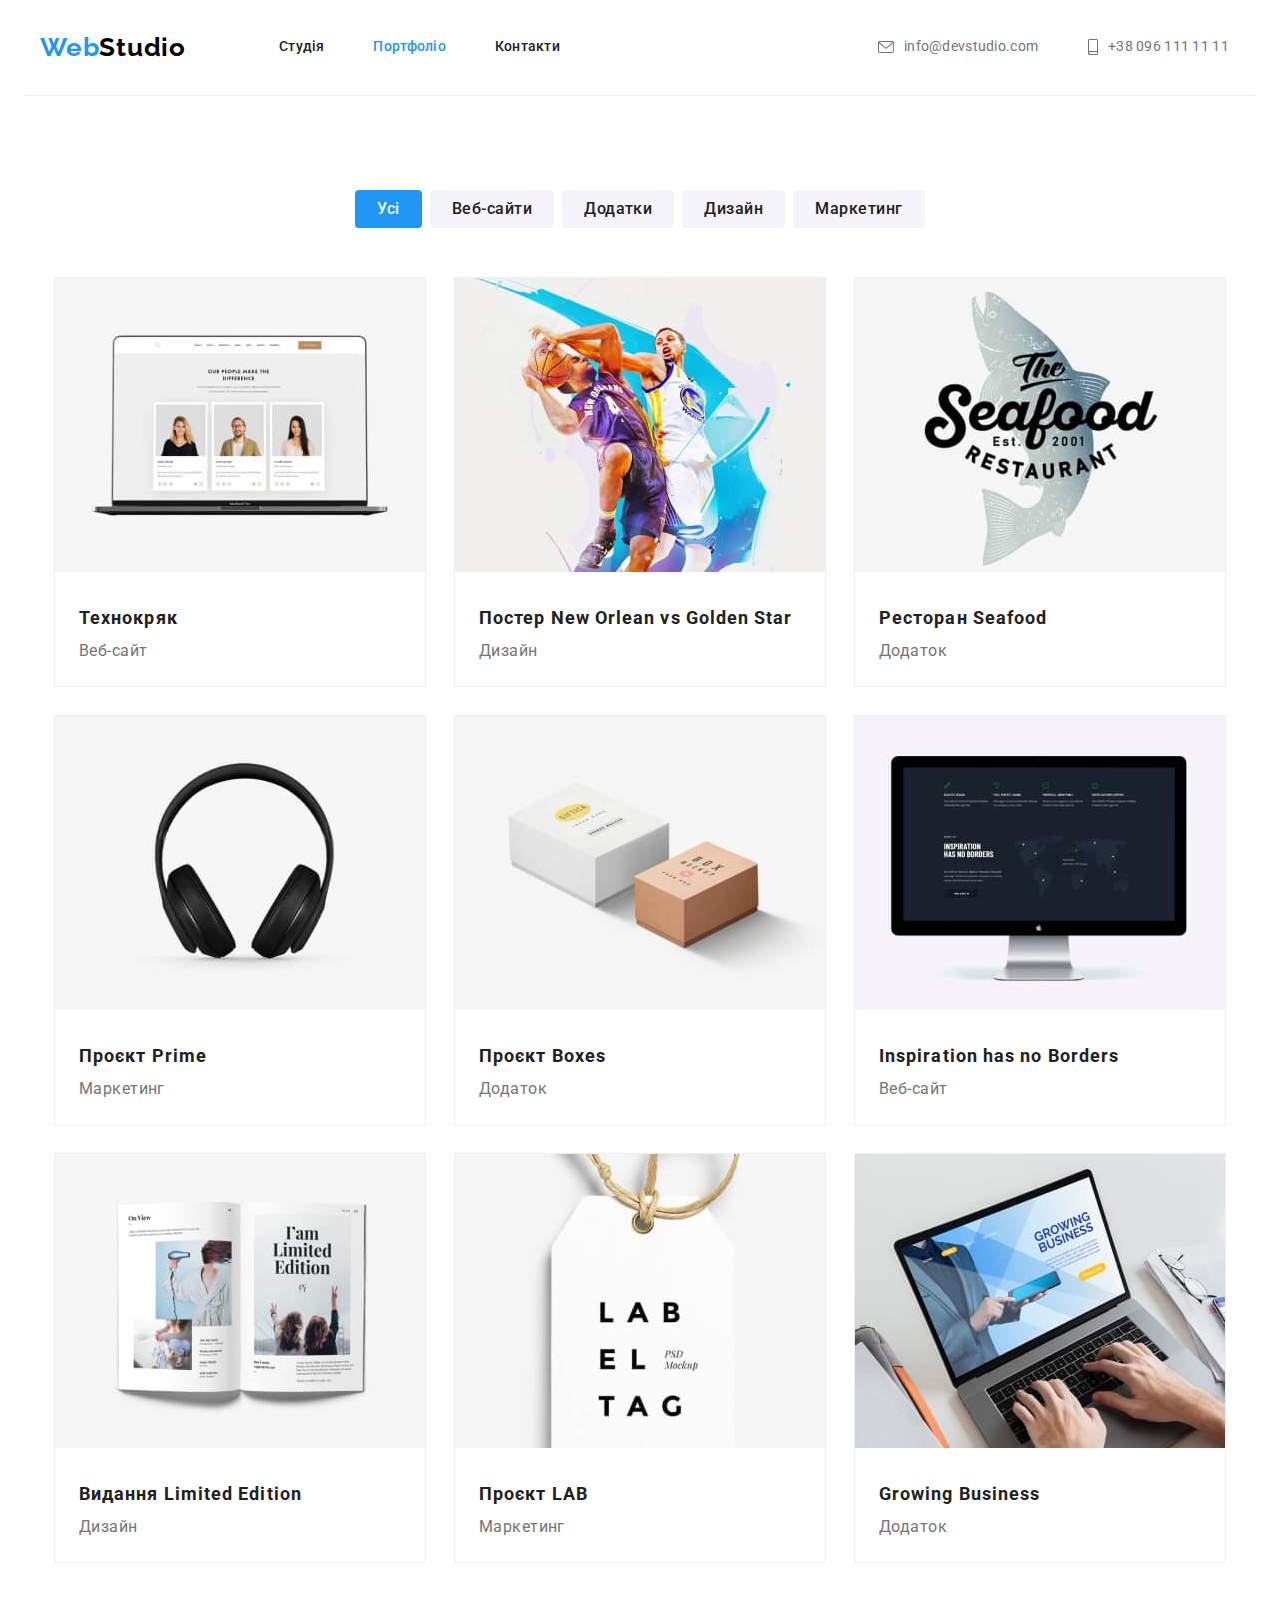
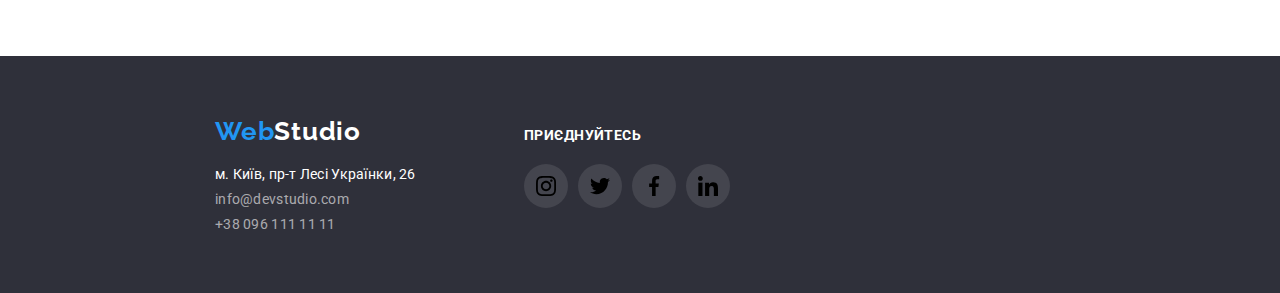
==== portfolio.html @ 04795119 "Додає векторні зображення" ====
<!DOCTYPE html>
<html lang="uk">
<head>
    <meta charset="UTF-8"/>
    <meta http-equiv="X-UA-Compatible" content="IE=edge"/>
    <meta name="viewport" content="width=device-width, initial-scale=1.0"/>
    <title>Web Studio</title>
    <link href="https://fonts.googleapis.com/css2?family=Raleway:wght@700&family=Roboto:wght@400;500;700;900&display=swap" rel="stylesheet">
    <link rel="stylesheet" href="https://cdnjs.cloudflare.com/ajax/libs/modern-normalize/1.1.0/modern-normalize.min.css" integrity="sha512-wpPYUAdjBVSE4KJnH1VR1HeZfpl1ub8YT/NKx4PuQ5NmX2tKuGu6U/JRp5y+Y8XG2tV+wKQpNHVUX03MfMFn9Q==" crossorigin="anonymous" referrerpolicy="no-referrer" />
    <link rel="stylesheet" href="./css/styles.css"/>
</head>
<body class="page">
    <div class="container-header">
        <header class="links header">
            <nav class="main-nav">
                <a href="./index.html" class="logo link"><span>Web</span>Studio</a>
                <ul class="list nav header">
                    <li><a href="./index.html" class="list-nav link">Студія</a></li>
                    <li><a href="./portfolio.html" class="list-nav link current">Портфоліо</a></li>
                    <li><a href="" class="list-nav link">Контакти</a></li>
                </ul>
            </nav>
            <ul class="list contacts">
                <li class="holder-contacts">
                    <svg class="icon-mail" width="16" height="12">
                        <use href="./images/symbol-defs.svg#icon-envelope-hover"></use>
                    </svg>
                    <a href="mailto:info@devstudio.com" class="contacts link header">info@devstudio.com</a>
                </li>
                <li class="holder-contacts-phone">
                    <svg class="icon-phone" width="10" height="16">
                        <use href="./images/symbol-defs.svg#icon-smartphone"></use>
                    </svg>
                    <a href="tel:+380961111111" class="contacts link header">+38 096 111 11 11</a>
                </li>
            </ul>
        </header>
    </div>
    <main>
        <div class="container-examples">
            <section class="section examples-items">
                <h1 class="visually-hidden">Examples</h1>
                <ul class="list examples buttons">
                    <li class="button-shadow"><button type="button" class="button primary">Усі</button></li>
                    <li><button type="button" class="button">Веб-сайти</button></li>
                    <li><button type="button" class="button">Додатки</button></li>
                    <li><button type="button" class="button">Дизайн</button></li>
                    <li><button type="button" class="button">Маркетинг</button></li>
                </ul>
                <div>
                    <ul class="list examples images">
                        <li class="cards-examples">
                            <a href="" class="link">
                                <img src="./images/project-1.jpg" alt="Зображення веб-сайту сторінки" width="370"/>
                                <div class="portfolio-holder">
                                    <h2 class="title-portfolio">Технокряк</h2>
                                    <p class="portfolio-description">Веб-сайт</p>
                                </div>
                            </a>
                        </li>
                        <li class="cards-examples">
                            <a href="" class="link">
                                <img src="./images/project-2.jpg" alt="Постер з баскетболістами" width="370"/>
                                <div class="portfolio-holder">
                                    <h2 class="title-portfolio">Постер New Orlean vs Golden Star</h2>
                                    <p class="portfolio-description">Дизайн</p>
                                </div>
                            </a>
                        </li>
                        <li class="cards-examples">
                            <a href="" class="link">
                                <img src="./images/project-3.jpg" alt="Лого ресторану" width="370"/>
                                <div class="portfolio-holder">
                                    <h2 class="title-portfolio">Ресторан Seafood</h2>
                                    <p class="portfolio-description">Додаток</p>
                                </div>
                            </a>
                        </li>
                        <li class="cards-examples">
                            <a href="" class="link">
                                <img src="./images/project-4.jpg" alt="Навушники" width="370"/>
                                <div class="portfolio-holder">
                                    <h2 class="title-portfolio">Проєкт Prime</h2>
                                    <p class="portfolio-description">Маркетинг</p>
                                </div>
                            </a>
                        </li>
                        <li class="cards-examples">
                            <a href="" class="link">
                                <img src="./images/project-5.jpg" alt="Зображення коробок" width="370"/>
                                <div class="portfolio-holder">
                                    <h2 class="title-portfolio">Проєкт Boxes</h2>
                                    <p class="portfolio-description">Додаток</p>
                                </div>
                            </a>
                        </li>
                        <li class="cards-examples">
                            <a href="" class="link">
                                <img src="./images/project-6.jpg" alt="Монітор з зображенням сайту" width="370"/>
                                <div class="portfolio-holder">
                                    <h2 class="title-portfolio">Inspiration has no Borders</h2>
                                    <p class="portfolio-description">Веб-сайт</p>
                                </div>
                            </a>
                        </li>
                        <li class="cards-examples">
                            <a href="" class="link">
                                <img src="./images/project-7.jpg" alt="Книга видання" width="370"/>
                                <div class="portfolio-holder">
                                    <h2 class="title-portfolio">Видання Limited Edition</h2>
                                    <p class="portfolio-description">Дизайн</p>
                                </div>
                            </a>
                        </li>
                        <li class="cards-examples">
                            <a href="" class="link">
                                <img src="./images/project-8.jpg" alt="Етикетка з підписом" width="370"/>
                                <div class="portfolio-holder">
                                    <h2 class="title-portfolio">Проєкт LAB</h2>
                                    <p class="portfolio-description">Маркетинг</p>
                                </div>
                            </a>
                        </li>
                        <li class="cards-examples">
                            <a href="" class="link">
                                <img src="./images/project-9.jpg" alt="Ноутбук зі сторінкою додатку" width="370"/>
                                <div class="portfolio-holder">
                                    <h2 class="title-portfolio">Growing Business</h2>
                                    <p class="portfolio-description">Додаток</p>
                                </div>
                            </a>
                        </li>
                    </ul>
                </div>
            </section>
        </div>
    </main>
    <footer class="links footer">
        <div class="container-footer">
            <div class="footer-address">
                <a href="./index.html" class="logo link"><span>Web</span>Studio</a>
                <address class="contacts-list">
                    <ul class="list">
                        <li><a href="https://goo.gl/maps/gEgkedTg2fkSHyE56" target="_blank" rel="noopener noreferrer" class="address link">м. Київ, пр-т Лесі Українки, 26</a></li> 
                        <li><a href="mailto:info@devstudio.com" class="contacts link">info@devstudio.com</a></li>
                        <li><a href="tel:+380961111111" class="contacts link">+38 096 111 11 11</a></li>
                    </ul>
                </address>
            </div>
            <div class="join">
                <p class="join-title">приєднуйтесь</p>
                <ul class="list social">
                    <li class="icon-holder">
                        <svg class="icon-social" width="20px" height="20px">
                            <use href="./images/symbol-defs.svg#icon-instagram"></use>
                        </svg>
                    </li>
                    <li class="icon-holder">
                        <svg class="icon-social" width="20px" height="20px">
                            <use href="./images/symbol-defs.svg#icon-twitter"></use>
                        </svg>
                    </li>
                    <li class="icon-holder">
                        <svg class="icon-social" width="20px" height="20px">
                            <use href="./images/symbol-defs.svg#icon-facebook"></use>
                        </svg>
                    </li>
                    <li class="icon-holder">
                        <svg class="icon-social" width="20px" height="20px">
                            <use href="./images/symbol-defs.svg#icon-linkedin"></use>
                        </svg>
                    </li>
                </ul>
            </div>
        </div>
    </footer>
</body>
</html>
---- css/styles.css ----
:root {
    --primary-text-color: #757575;
    --title-text-color: #212121;
    --secondary-text-color: #FFFFFF;
    --accent-color: #2196F3;
    --primary-background-color: #F5F5F5;
    --secondary-background-color: #2F303A;
    --section-background-color: #F5F4FA;
    --hero-title-color: #FFFFFF;
    --primary-logo-color: #000000;
    --secondary-logo-color: #2196F3;
    --color-contacts: rgba(255, 255, 255, 0.6);
    --color-borders: #EEEEEE;
    --background-team: #FFFFFF;
}

body {
    /* background-color: var(--primary-background-color); */
    color: var(--primary-text-color);
    font-family: 'Roboto', sans-serif;
    letter-spacing: 0.03em;
    font-size: 14px;
    line-height: 1.71;
    margin: 0;
}

h1, h2, h3, p, ul {
    margin: 0;
}

ul {
    padding: 0;
}

.link {
    text-decoration: none;
}

.link.current {
    color: var(--accent-color);
}

.visually-hidden {
    position: absolute;
    width: 1px;
    height: 1px;
    margin: -1px;
    border: 0;
    padding: 0;
    
    white-space: nowrap;
    clip-path: inset(100%);
    clip: rect(0 0 0 0);
    overflow: hidden;
  }

  .section {
    padding: 94px 0;
  }

  /*--------------- HEADER ------------------*/

.container-header {
    width: 1200px;
    margin: 0 auto;
    padding: 0 15px;
    border-bottom: 1px solid #ECECEC;
}

.main-nav {
    display: flex;
}

.list.contacts {
    display: flex;
    min-width: 307px;
}

.holder-contacts {
    display: flex;
    align-items: center;
}

.holder-contacts:hover,
.holder-contacts:focus {
    color: var(--accent-color);
}

.holder-contacts-phone {
    display: flex;
    align-items: center;
    flex-shrink: 0;
}

.holder-contacts-phone:hover,
.holder-contacts-focus:hover {
    color: var(--accent-color);
}

.icon-mail,
.icon-phone {
    margin-right: 10px;
    fill: var(--primary-text-color);
}

.icon-mail:hover,
.icon-mail:focus {
    fill: currentColor;
}

.icon-phone:hover,
.icon-phone:focus {
    fill: currentColor;
}

.logo {
    font-family: 'Raleway';
    font-weight: 700;
    font-size: 26px;
    line-height: 1.19;
    margin-right: 93px;
}

header .logo {
    color: var(--primary-logo-color);
}

footer .logo {
    color: var(--secondary-text-color);
}

.logo span {
    color: var(--secondary-logo-color);
}

.links {
    letter-spacing: 0.02em;
    font-size: 14px;
    line-height: 1.14;
    display: flex;
    align-items: center;
}

.links.header a {
    padding: 32px 0;
}

.links .logo {
    letter-spacing: 0.03em;
}

.list.nav.header,
.list.contacts {
    display: flex;
    align-items: center;
}

.list.nav.header {
    width: 281px;
    justify-content: space-between;
    margin-right: 318px;
}

.section-title {
    color: var(--title-text-color);
    font-size: 36px;
    line-height: 1.17;
}

.title-advantage {
    color: var(--title-text-color);
    font-size: 14px;
    line-height: 1.14;
    margin-bottom: 10px;
}

.title-name {
    color: var(--title-text-color);
    font-size: 16px;
    font-weight: 500;
    line-height: 1.19;
}

.title-position {
    font-size: 16px;
    line-height: 1.19;
    margin-bottom: 16px;
}

/*------------------------- HERO --------------------------*/

.container-hero {
    width: 1600px;
    margin: 0 auto;
    padding: 0 15px;


    flex-grow:1;
    background-image: linear-gradient(
        rgba(47, 48, 58, 0.4),
        rgba(47, 48, 58, 0.4)
    ),
        url(../images/hero.jpg)
}
.title-hero {
    color: var(--hero-title-color);
    font-size: 44px;
    line-height: 1.36;
    text-transform: uppercase;
    max-width: 696px;
    margin-bottom: 30px;
    text-align: center;
}

.section.hero {
    letter-spacing: 0.06em;
    padding: 200px 0 200px 0;
    text-align: center;
}

.section.hero h1 {
    margin: auto;
    margin-bottom: 30px;
}

/*--------------------- ADVANTAGES --------------------------*/

.container-advantages {
    width: 1200px;
    margin: 0 auto;
    padding: 0 15px;
}

.list.advantages {
    display: flex;
}

.list.advantages li:not(:last-child) {
    margin-right: 30px;
}

.holder-advantages {
    max-width: 270px;
    min-height: 98px;
}

.icon-advantages {
    margin-bottom: 30px;
}

/*---------------------- PROFILE ---------------------------*/

.container-profile {
    width: 1200px;
    margin: 0 auto;
    padding: 0 15px;
}

.section.profile {
    padding-top: 0;
}

.list.profile {
    display: flex;
    padding: 0;
}

.list.profile li:not(:last-child) {
    margin-right: 30px;
}

.section.profile .section-title {
    margin-bottom: 50px;
    text-align: center;
}

/*----------------------- TEAM -----------------------------*/

.container-team {
    width: 100%;
    margin: 0 auto;
    padding: 0 15px;
    background-size: 100%;
}

.section.team {
    width: 1600px;
    margin: 0 auto;
    background-color: var(--section-background-color);
    padding-left: 215px;
    padding-right: 215px;
}

.section.team .section-title {
    text-align: center;
    margin-bottom: 50px;
}

.section.team img {
    margin-bottom: 30px;
}

.list.team {
    display:flex;
}

.list.team li:not(:last-child) {
    margin-right: 10px;
}

.holder-social-icons {
    display: flex;
    justify-content: center;
    width: 44px;
    height: 44px;
}

.holder-social-icons:hover,
.holder-social-icons:focus {
    background-color: var(--accent-color);
    fill: var(--secondary-text-color);
    border-radius: 50%;
}

.list.team .title-name {
    margin-bottom: 10px;
    text-align: center;
}

.list.team .title-position {
    text-align: center;
}

.cards-team {
    box-shadow: 0px 1px 3px rgba(0, 0, 0, 0.12), 0px 1px 1px rgba(0, 0, 0, 0.14), 0px 2px 1px rgba(0, 0, 0, 0.2);
    border-radius: 0px 0px 4px 4px;
    background-color: var(--background-team);
    padding-bottom: 30px;
}

.icon-social-links {
    display: flex;
    justify-content: center;
    margin: auto;
}

.icon-social-links:hover,
.icon-social-links:focus {
    fill: inherit;
}

.list-social-icons {
    list-style: none;
    display: flex;
    justify-content: center;
}

/*----------------------- PORTFOLIO ------------------------*/

.title-portfolio {
    color: var(--title-text-color);
    letter-spacing: 0.06em;
    font-weight: 700;
    font-size: 18px;
    line-height: 2;
}

.title-portfolio:hover,
.title-portfolio:focus {
    color: var(--accent-color);
}

.list {
    list-style: none;
}

.list.contacts {
    color: var(--primary-text-color);
}

.portfolio-description {
    color: var(--primary-text-color);
    font-size: 16px;
    line-height: 1.88; 
}

.links a:hover,
.links a:focus,
.address:hover,
.address:focus {
    color: var(--accent-color);
}

.link:hover,
.link:focus {
    color: var(--accent-color);
}

.list-nav {
    color: var(--title-text-color);
    font-weight: 500;
}

.button {
    color: var(--title-text-color);
    background-color: var(--section-background-color);
    font-family: inherit;
    letter-spacing: 0.03em;
    font-weight: 500;
    font-size: 16px;
    line-height: 1.63;
    cursor: pointer;
    padding: 6px 22px;
    border: none;
    border-radius: 4px;
}

.button:hover,
.button:focus {
    color: var(--secondary-text-color);
    background-color: var(--accent-color);
    box-shadow: 0px 3px 1px rgba(0, 0, 0, 0.1), 0px 1px 2px rgba(0, 0, 0, 0.08), 0px 2px 2px rgba(0, 0, 0, 0.12);
}

.button.primary {
    color: var(--primary-background-color);
    background-color: var(--accent-color);
}

.button.primary:hover,
.button.primary:focus {
    color: var(--accent-color);
    background-color: var(--primary-background-color);
}

.button.primary.order {
    letter-spacing: 0.06em;
    font-size: 16px;
    line-height: 1.88;
    font-weight: 700;
    min-width: 216px;
    height: 50px;
}

.button.primary.order:hover,
.button.primary.order:focus {
    color: var(--accent-color);
    background-color: var(--primary-background-color);
    box-shadow: none;
}

.address {
    color: var(--secondary-text-color);
}

.contacts-list {
    font-style: inherit;
}

.contacts.link {
    color: var(--color-contacts);
}

.contacts.link.header {
    color: var(--primary-text-color);
}

.list.contacts li:not(:last-child) {
    margin-right: 50px;
}

.contacts.link.header:hover,
.contacts.link.header:focus {
    color: var(--accent-color);
}

.contacts:hover,
.contacts:focus {
    color: var(--accent-color);
}

/*------------------------ EXAMPLES ----------------------*/

.container-examples{
    width: 1200px;
    margin: 0 auto;
    padding: 0 15px;
}

.list.examples {
    display: flex;
    justify-content: center;
}

.list.examples.buttons {
    margin-bottom: 50px;
}

.list.examples.buttons li:not(:last-child) {
    margin-right: 8px;
}

.list.examples.images {
    flex-wrap: wrap;
    padding: 0;
    gap: 30px;
}

.cards-examples {
    outline: 1px solid var(--color-borders);
}

.cards-examples:hover {
    box-shadow: 0px 4px 4px rgba(0, 0, 0, 0.25);
}

.portfolio-holder {
    padding: 20px 24px;
}

.examples-items {
    padding-top: 94px;
}

/*------------------------ REGULARS ------------------------*/

.container-regulars {
    width: 1200px;
    margin: 0 auto;
    padding: 0 15px;
}



.section.regulars h2 {
    margin-bottom: 50px;
    text-align: center;
}

.list-regulars {
    display: flex;
    list-style: none;
}


.cards-regulars {
    border: 1px solid #AFB1B8;
    border-radius: 4px;
    list-style: none;
    fill: #AFB1B8;
}

.cards-regulars:hover,
.cards-regular:focus {
    fill: var(--accent-color);
    border: 1px solid var(--accent-color);
}

.cards-regulars:not(:last-child) {
    margin-right: 30px;
}

.icon-regulars {
    padding: 16px 32px;
    fill: inherit;
}

/*------------------------- FOOTER -------------------------*/

.container-footer {
    width: 1600px;
    margin: 0 auto;
    padding: 60px 0 60px 215px;
    background-color: var(--secondary-background-color);
    display: flex;
}


.container-footer .logo.link {
    display: flex;
    margin-bottom: 20px;
}

.container-footer .list li:not(:last-child) {
    margin-bottom: 9px;
}

.container-footer .join-title {
    text-transform: uppercase;
    color: var(--secondary-text-color);
    font-family: 'Roboto', sans-serif;
    font-weight: 700;
    font-size: 14px;
    line-height: 1.14;
    letter-spacing: 0.03em;
}

.footer-address {
    margin-right: 70px;
}

.join {
    padding-top: 12px;
}

.join-title {
    margin-bottom: 20px;
}

.list.social {
    display: flex;
}

.icon-holder {
    display: flex;
    justify-content: center;
    width: 44px;
    height: 44px;
    background-color: rgba(255, 255, 255, 0.1);
    border-radius: 50%;
}

.icon-holder:hover,
.icon-holder:focus {
    background-color: var(--accent-color);
    fill: var(--secondary-text-color);
    border-radius: 50%;
}

.icon-holder:not(:last-child) {
    margin-right: 10px;
}

.icon-social {
    display: flex;
    justify-content: center;
    margin: auto;
}

.icon-social:hover,
.icon-social:focus {
    fill: inherit;
}
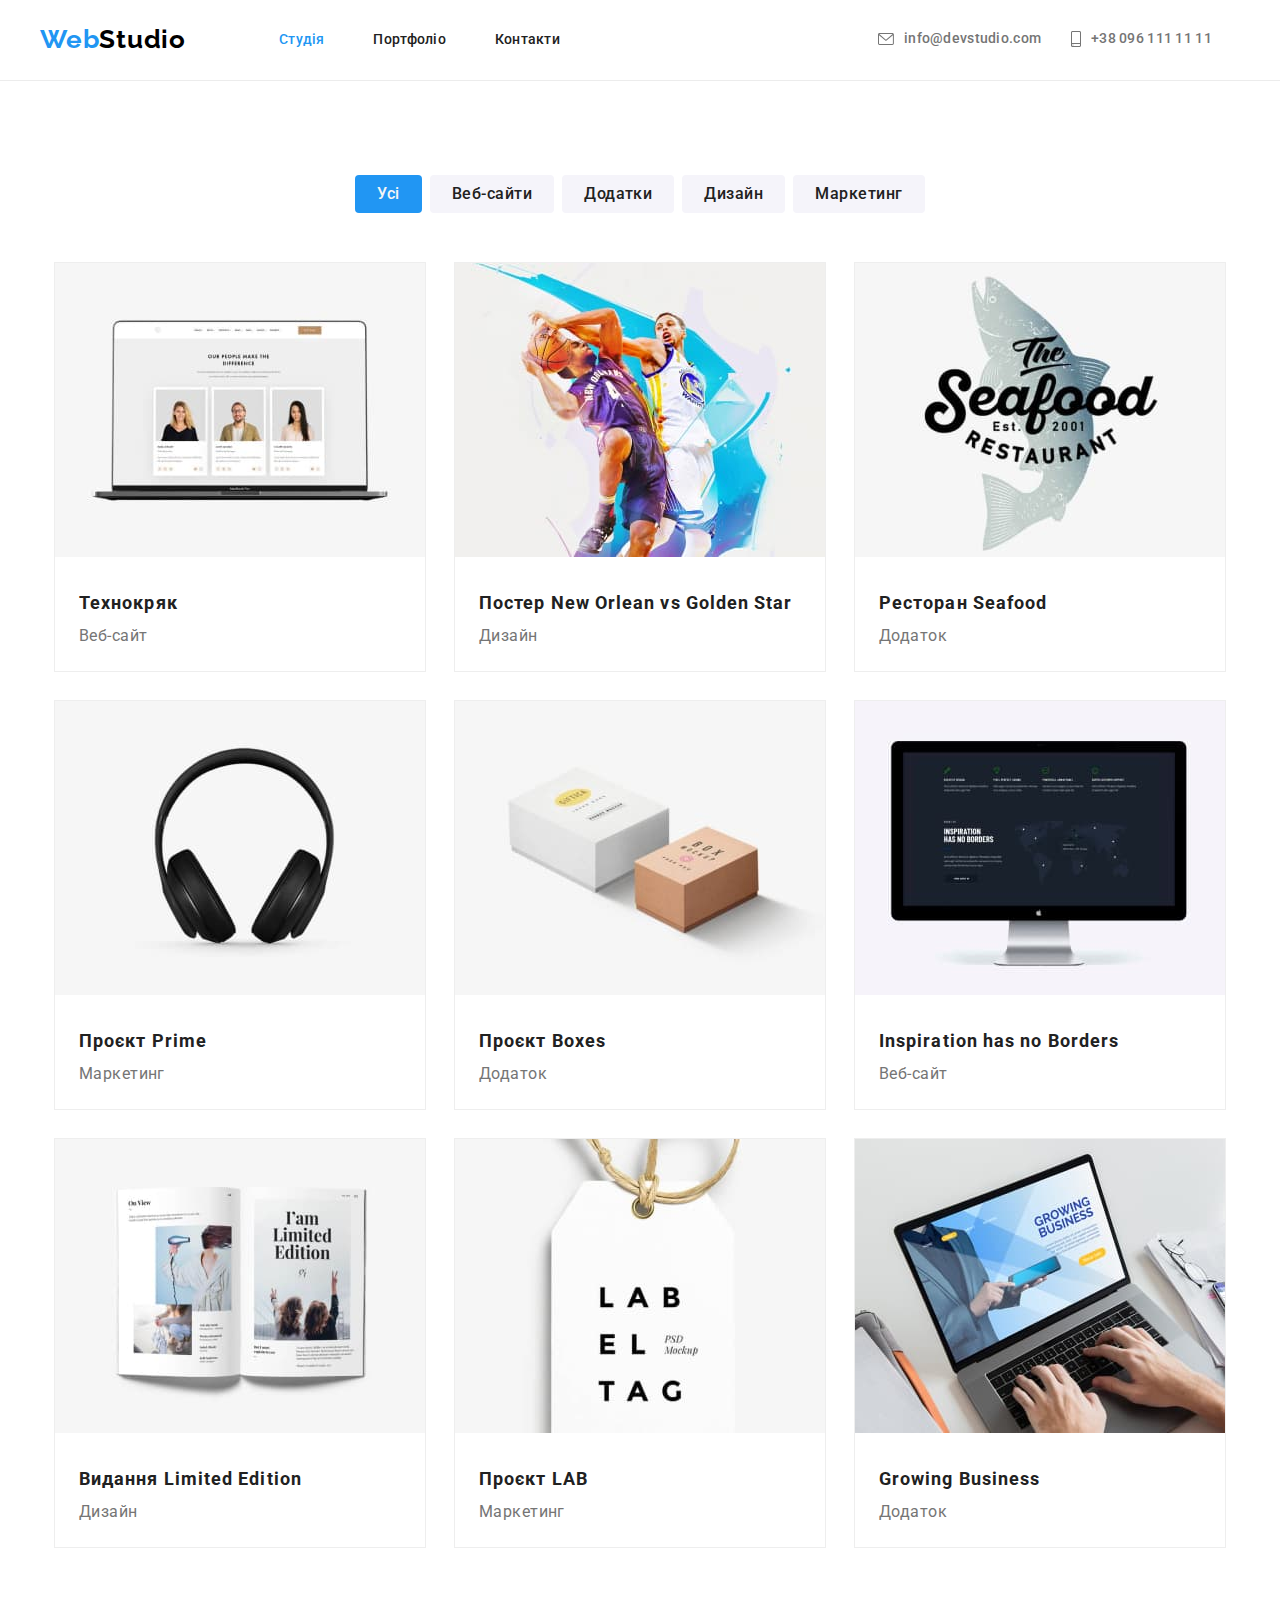
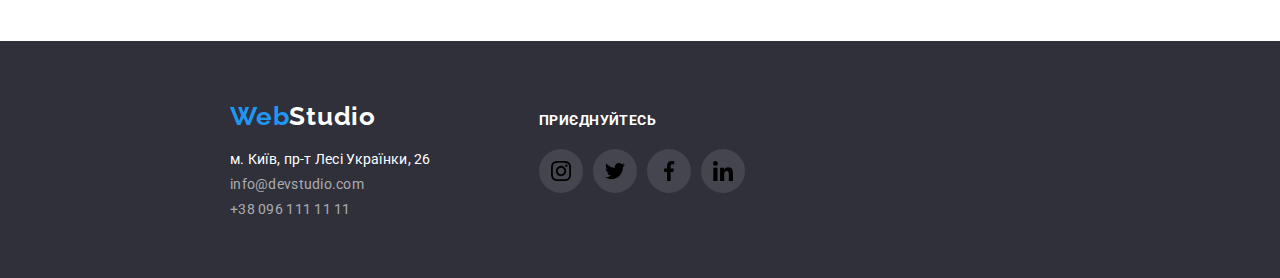
==== commit 091ecb14: "Додає ховери для елементів" ====
--- a/portfolio.html
+++ b/portfolio.html
@@ -11,30 +11,36 @@
 </head>
 <body class="page">
     <div class="container-header">
-        <header class="links header">
-            <nav class="main-nav">
-                <a href="./index.html" class="logo link"><span>Web</span>Studio</a>
-                <ul class="list nav header">
-                    <li><a href="./index.html" class="list-nav link">Студія</a></li>
-                    <li><a href="./portfolio.html" class="list-nav link current">Портфоліо</a></li>
-                    <li><a href="" class="list-nav link">Контакти</a></li>
+        <div class="holder-header">
+            <header class="links header">
+                <nav class="main-nav">
+                    <a href="./index.html" class="logo link"><span>Web</span>Studio</a>
+                    <ul class="list nav header">
+                        <li><a href="./index.html" class="list-nav link current">Студія</a></li>
+                        <li><a href="./portfolio.html" class="list-nav link">Портфоліо</a></li>
+                        <li><a href="" class="list-nav link">Контакти</a></li>
+                    </ul>
+                </nav>
+                <ul class="list contacts">
+                    <li class="holder-contacts">
+                        <a href="mailto:info@devstudio.com" class="contacts link header">
+                            <svg class="icon-mail" width="16" height="12">
+                                <use href="./images/symbol-defs.svg#icon-envelope-hover"></use>
+                            </svg>
+                            info@devstudio.com
+                        </a>
+                    </li>
+                    <li class="holder-contacts-phone">
+                        <a href="tel:+380961111111" class="contacts link header">
+                            <svg class="icon-phone" width="10" height="16">
+                                <use href="./images/symbol-defs.svg#icon-smartphone"></use>
+                            </svg>
+                            +38 096 111 11 11
+                        </a>
+                    </li>
                 </ul>
-            </nav>
-            <ul class="list contacts">
-                <li class="holder-contacts">
-                    <svg class="icon-mail" width="16" height="12">
-                        <use href="./images/symbol-defs.svg#icon-envelope-hover"></use>
-                    </svg>
-                    <a href="mailto:info@devstudio.com" class="contacts link header">info@devstudio.com</a>
-                </li>
-                <li class="holder-contacts-phone">
-                    <svg class="icon-phone" width="10" height="16">
-                        <use href="./images/symbol-defs.svg#icon-smartphone"></use>
-                    </svg>
-                    <a href="tel:+380961111111" class="contacts link header">+38 096 111 11 11</a>
-                </li>
-            </ul>
-        </header>
+            </header>
+        </div>
     </div>
     <main>
         <div class="container-examples">
--- a/css/styles.css
+++ b/css/styles.css
@@ -61,10 +61,14 @@
   /*--------------- HEADER ------------------*/
 
 .container-header {
+    width: 100%;
+    border-bottom: 1px solid #ECECEC;
+}
+
+.holder-header {
     width: 1200px;
     margin: 0 auto;
     padding: 0 15px;
-    border-bottom: 1px solid #ECECEC;
 }
 
 .main-nav {
@@ -75,7 +79,7 @@
     display: flex;
     min-width: 307px;
 }
-
+/*-----------------------*/
 .holder-contacts {
     display: flex;
     align-items: center;
@@ -84,6 +88,13 @@
 .holder-contacts:hover,
 .holder-contacts:focus {
     color: var(--accent-color);
+    stroke: var(--accent-color);
+}
+
+.contacts.link.header:hover,
+.contacts.link.header:focus {
+    color: var(--accent-color);
+    stroke: var(--accent-color);
 }
 
 .holder-contacts-phone {
@@ -95,23 +106,24 @@
 .holder-contacts-phone:hover,
 .holder-contacts-focus:hover {
     color: var(--accent-color);
-}
-
+    stroke: var(--accent-color);
+}
+/*-------------------------*/
 .icon-mail,
 .icon-phone {
     margin-right: 10px;
     fill: var(--primary-text-color);
 }
 
-.icon-mail:hover,
+/* .icon-mail:hover,
 .icon-mail:focus {
     fill: currentColor;
-}
-
-.icon-phone:hover,
+} */
+
+/* .icon-phone:hover,
 .icon-phone:focus {
     fill: currentColor;
-}
+} */
 
 .logo {
     font-family: 'Raleway';
@@ -142,7 +154,7 @@
 }
 
 .links.header a {
-    padding: 32px 0;
+    padding: 24px 0 25px 0;
 }
 
 .links .logo {
@@ -189,12 +201,10 @@
 
 /*------------------------- HERO --------------------------*/
 
-.container-hero {
-    width: 1600px;
-    margin: 0 auto;
-    padding: 0 15px;
-
-
+.section.hero {
+    width: 100%;
+    margin: 0 auto;
+    padding: 0 15px;
     flex-grow:1;
     background-image: linear-gradient(
         rgba(47, 48, 58, 0.4),
@@ -212,13 +222,13 @@
     text-align: center;
 }
 
-.section.hero {
+.container-hero {
     letter-spacing: 0.06em;
     padding: 200px 0 200px 0;
     text-align: center;
 }
 
-.section.hero h1 {
+.container-hero h1 {
     margin: auto;
     margin-bottom: 30px;
 }
@@ -276,7 +286,7 @@
 
 /*----------------------- TEAM -----------------------------*/
 
-.container-team {
+/* .container-team {
     width: 100%;
     margin: 0 auto;
     padding: 0 15px;
@@ -289,6 +299,19 @@
     background-color: var(--section-background-color);
     padding-left: 215px;
     padding-right: 215px;
+} */
+
+.container-team {
+    width: 1200px;
+    margin: 0 auto;
+    padding: 0 15px;
+    background-size: 100%;
+}
+
+.section.team {
+    width: 100%;
+    margin: 0 auto;
+    background-color: var(--section-background-color);
 }
 
 .section.team .section-title {
@@ -302,10 +325,7 @@
 
 .list.team {
     display:flex;
-}
-
-.list.team li:not(:last-child) {
-    margin-right: 10px;
+    gap: 30px;
 }
 
 .holder-social-icons {
@@ -363,11 +383,6 @@
     font-weight: 700;
     font-size: 18px;
     line-height: 2;
-}
-
-.title-portfolio:hover,
-.title-portfolio:focus {
-    color: var(--accent-color);
 }
 
 .list {
@@ -463,20 +478,13 @@
 
 .contacts.link.header {
     color: var(--primary-text-color);
+    font-weight: 500;
+    display: flex;
+    align-items: center;
 }
 
 .list.contacts li:not(:last-child) {
-    margin-right: 50px;
-}
-
-.contacts.link.header:hover,
-.contacts.link.header:focus {
-    color: var(--accent-color);
-}
-
-.contacts:hover,
-.contacts:focus {
-    color: var(--accent-color);
+    margin-right: 30px;
 }
 
 /*------------------------ EXAMPLES ----------------------*/
@@ -571,7 +579,6 @@
     width: 1600px;
     margin: 0 auto;
     padding: 60px 0 60px 215px;
-    background-color: var(--secondary-background-color);
     display: flex;
 }
 
@@ -640,4 +647,11 @@
 .icon-social:hover,
 .icon-social:focus {
     fill: inherit;
+}
+
+.links.footer {
+    width: 100%;
+    margin: 0 auto;
+    padding: 0 15px;
+    background-color: var(--secondary-background-color);
 }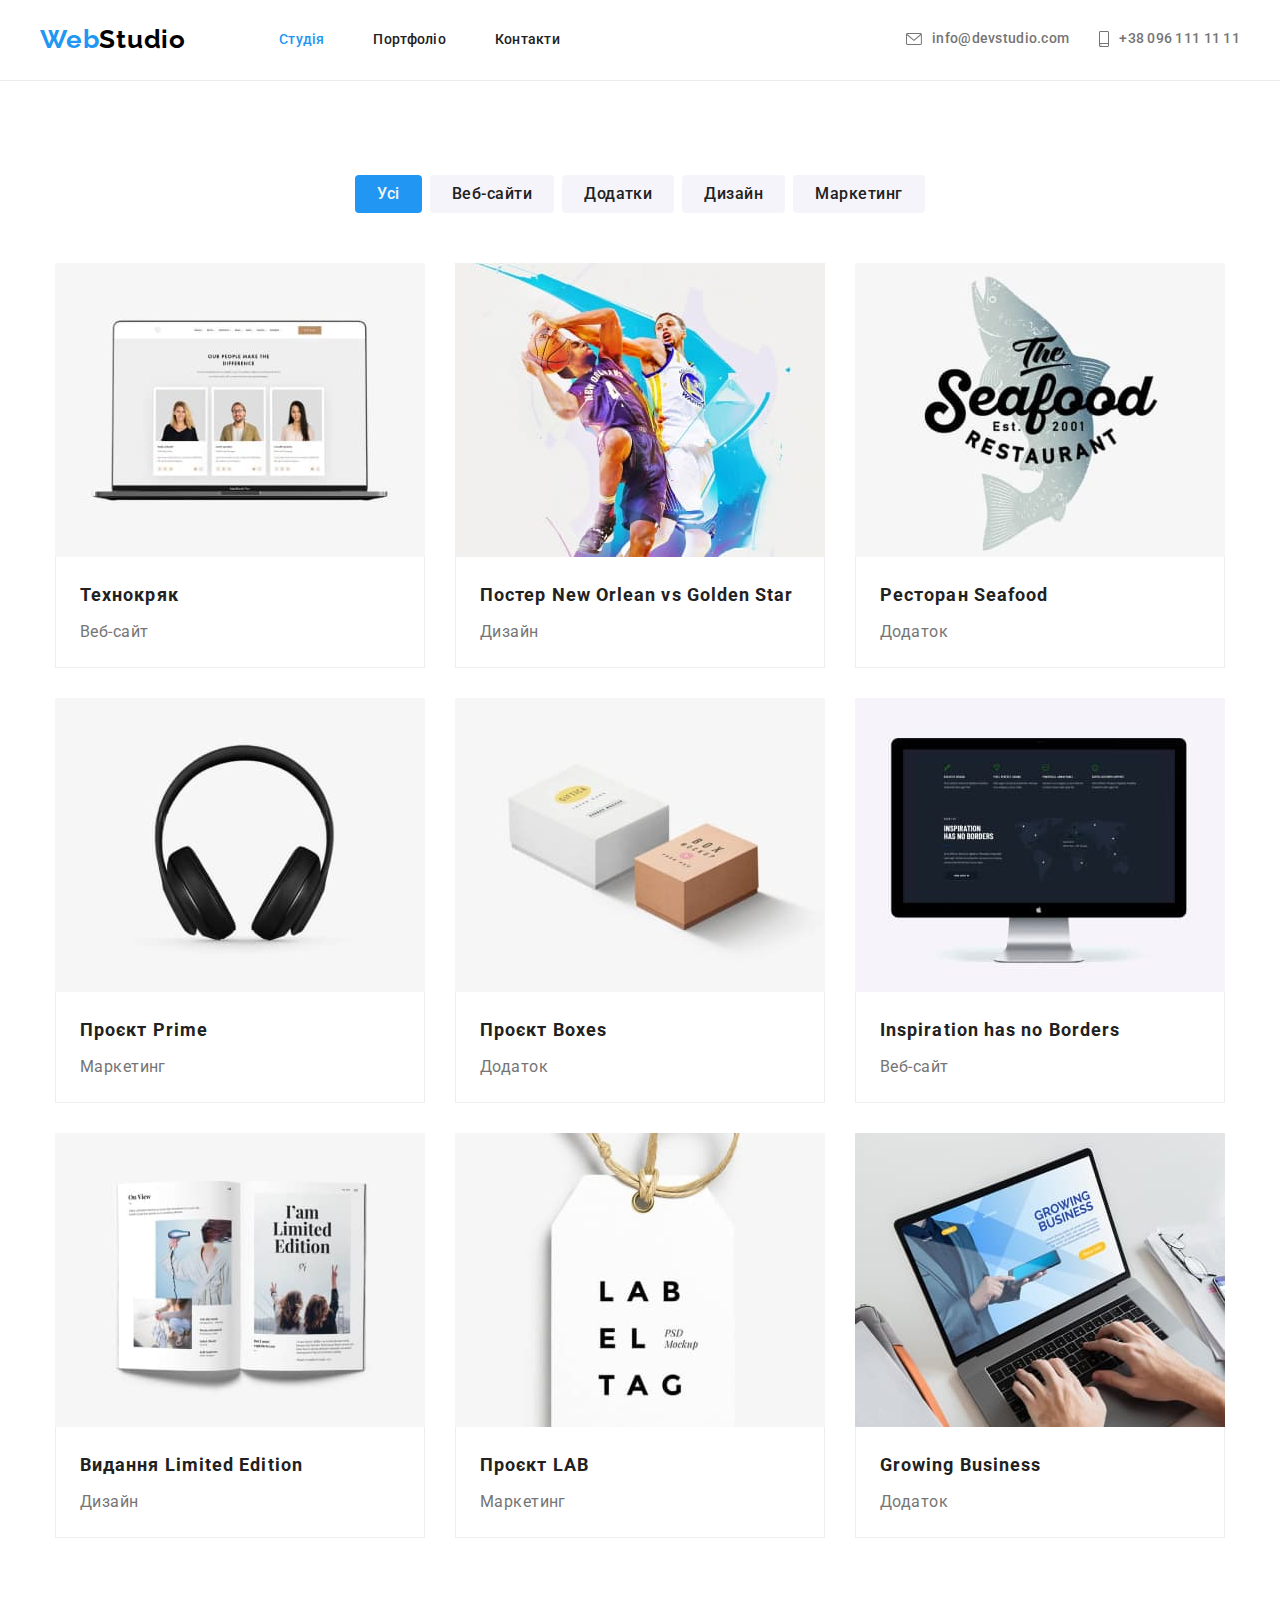
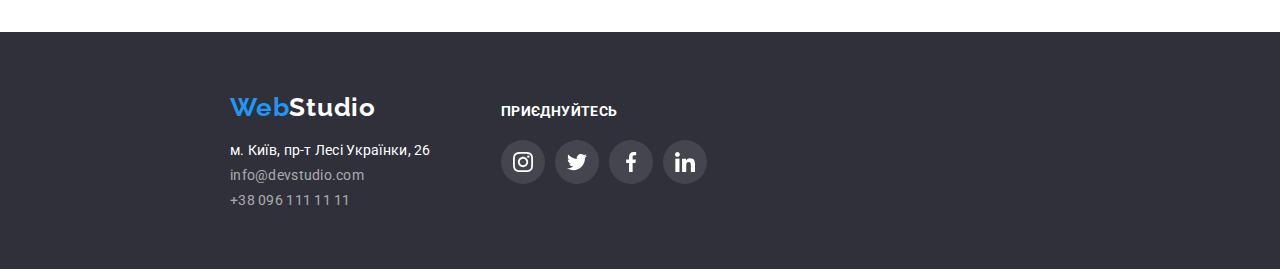
==== commit d1309669: "Виправляє стилі ховерів та елементів" ====
--- a/portfolio.html
+++ b/portfolio.html
@@ -157,24 +157,32 @@
                 <p class="join-title">приєднуйтесь</p>
                 <ul class="list social">
                     <li class="icon-holder">
-                        <svg class="icon-social" width="20px" height="20px">
-                            <use href="./images/symbol-defs.svg#icon-instagram"></use>
-                        </svg>
+                        <a href="" class="icon-footer-holder">
+                            <svg class="icon-social" width="20px" height="20px">
+                                <use href="./images/symbol-defs.svg#icon-instagram"></use>
+                            </svg>
+                        </a>
                     </li>
                     <li class="icon-holder">
-                        <svg class="icon-social" width="20px" height="20px">
-                            <use href="./images/symbol-defs.svg#icon-twitter"></use>
-                        </svg>
+                        <a href="" class="icon-footer-holder">
+                            <svg class="icon-social" width="20px" height="20px">
+                                <use href="./images/symbol-defs.svg#icon-twitter"></use>
+                            </svg>
+                        </a>
                     </li>
                     <li class="icon-holder">
-                        <svg class="icon-social" width="20px" height="20px">
-                            <use href="./images/symbol-defs.svg#icon-facebook"></use>
-                        </svg>
+                        <a href="" class="icon-footer-holder">
+                            <svg class="icon-social" width="20px" height="20px">
+                                <use href="./images/symbol-defs.svg#icon-facebook"></use>
+                            </svg>
+                        </a>
                     </li>
                     <li class="icon-holder">
-                        <svg class="icon-social" width="20px" height="20px">
-                            <use href="./images/symbol-defs.svg#icon-linkedin"></use>
-                        </svg>
+                        <a href="" class="icon-footer-holder">
+                            <svg class="icon-social" width="20px" height="20px">
+                                <use href="./images/symbol-defs.svg#icon-linkedin"></use>
+                            </svg>
+                        </a>
                     </li>
                 </ul>
             </div>
--- a/css/styles.css
+++ b/css/styles.css
@@ -12,6 +12,7 @@
     --color-contacts: rgba(255, 255, 255, 0.6);
     --color-borders: #EEEEEE;
     --background-team: #FFFFFF;
+    --cards-color: AFB1B8;
 }
 
 body {
@@ -115,16 +116,6 @@
     fill: var(--primary-text-color);
 }
 
-/* .icon-mail:hover,
-.icon-mail:focus {
-    fill: currentColor;
-} */
-
-/* .icon-phone:hover,
-.icon-phone:focus {
-    fill: currentColor;
-} */
-
 .logo {
     font-family: 'Raleway';
     font-weight: 700;
@@ -170,7 +161,6 @@
 .list.nav.header {
     width: 281px;
     justify-content: space-between;
-    margin-right: 318px;
 }
 
 .section-title {
@@ -254,8 +244,12 @@
     min-height: 98px;
 }
 
-.icon-advantages {
+.holder-icon-advantages {
+    background-color: var(--section-background-color);
     margin-bottom: 30px;
+    padding: 25px 100px;
+    width: 270px;
+    height: 120px;
 }
 
 /*---------------------- PROFILE ---------------------------*/
@@ -277,6 +271,10 @@
 
 .list.profile li:not(:last-child) {
     margin-right: 30px;
+}
+
+.list.profile img {
+    display: block;
 }
 
 .section.profile .section-title {
@@ -331,15 +329,28 @@
 .holder-social-icons {
     display: flex;
     justify-content: center;
+    align-items: center;
     width: 44px;
     height: 44px;
 }
 
-.holder-social-icons:hover,
-.holder-social-icons:focus {
+.team-social-profiles {
+    display: flex;
+    justify-content: center;
+    align-items: center;
+    width: 44px;
+    height: 44px;
+    border-radius: 50%;
+}
+
+.team-social-profiles:hover .icon-social-links,
+.team-social-profiles:focus .icon-social-links {
+    fill: var(--secondary-text-color); 
+}
+
+.team-social-profiles:hover,
+.team-social-profiles:focus {
     background-color: var(--accent-color);
-    fill: var(--secondary-text-color);
-    border-radius: 50%;
 }
 
 .list.team .title-name {
@@ -355,25 +366,31 @@
     box-shadow: 0px 1px 3px rgba(0, 0, 0, 0.12), 0px 1px 1px rgba(0, 0, 0, 0.14), 0px 2px 1px rgba(0, 0, 0, 0.2);
     border-radius: 0px 0px 4px 4px;
     background-color: var(--background-team);
+}
+
+.team-info-holder {
     padding-bottom: 30px;
 }
 
 .icon-social-links {
-    display: flex;
+    display: block;
     justify-content: center;
     margin: auto;
-}
-
-.icon-social-links:hover,
+    fill: #AFB1B8;
+}
+
+/* .icon-social-links:hover,
 .icon-social-links:focus {
     fill: inherit;
-}
+} */
 
 .list-social-icons {
     list-style: none;
     display: flex;
     justify-content: center;
-}
+    align-items: center;
+}
+
 
 /*----------------------- PORTFOLIO ------------------------*/
 
@@ -383,6 +400,7 @@
     font-weight: 700;
     font-size: 18px;
     line-height: 2;
+    margin-bottom: 4px;
 }
 
 .list {
@@ -391,6 +409,7 @@
 
 .list.contacts {
     color: var(--primary-text-color);
+    margin-left: auto;
 }
 
 .portfolio-description {
@@ -514,16 +533,28 @@
     gap: 30px;
 }
 
-.cards-examples {
+/* .cards-examples {
     outline: 1px solid var(--color-borders);
-}
-
-.cards-examples:hover {
+} */
+
+.cards-examples .link {
+    display: block;
+}
+
+.cards-examples .link:hover,
+.cards-examples .link:focus {
     box-shadow: 0px 4px 4px rgba(0, 0, 0, 0.25);
+}
+
+.cards-examples img {
+    display: block;
 }
 
 .portfolio-holder {
     padding: 20px 24px;
+    border-left: 1px solid var(--color-borders);
+    border-right: 1px solid var(--color-borders);
+    border-bottom: 1px solid var(--color-borders);
 }
 
 .examples-items {
@@ -555,11 +586,15 @@
     border: 1px solid #AFB1B8;
     border-radius: 4px;
     list-style: none;
-    fill: #AFB1B8;
-}
-
-.cards-regulars:hover,
-.cards-regular:focus {
+    
+}
+
+.cards-regulars:hover {
+    border: 1px solid var(--accent-color);
+}
+
+.cards-regulars-holder:hover,
+.cards-regulars-holder:focus {
     fill: var(--accent-color);
     border: 1px solid var(--accent-color);
 }
@@ -571,6 +606,9 @@
 .icon-regulars {
     padding: 16px 32px;
     fill: inherit;
+    display: flex;
+    justify-content: center;
+    align-items: center;
 }
 
 /*------------------------- FOOTER -------------------------*/
@@ -580,12 +618,14 @@
     margin: 0 auto;
     padding: 60px 0 60px 215px;
     display: flex;
+    align-items: baseline;
 }
 
 
 .container-footer .logo.link {
     display: flex;
     margin-bottom: 20px;
+    margin-right: 0;
 }
 
 .container-footer .list li:not(:last-child) {
@@ -606,10 +646,6 @@
     margin-right: 70px;
 }
 
-.join {
-    padding-top: 12px;
-}
-
 .join-title {
     margin-bottom: 20px;
 }
@@ -621,18 +657,19 @@
 .icon-holder {
     display: flex;
     justify-content: center;
+    align-items: center;
     width: 44px;
     height: 44px;
     background-color: rgba(255, 255, 255, 0.1);
     border-radius: 50%;
 }
 
-.icon-holder:hover,
+/* .icon-holder:hover,
 .icon-holder:focus {
     background-color: var(--accent-color);
     fill: var(--secondary-text-color);
     border-radius: 50%;
-}
+} */
 
 .icon-holder:not(:last-child) {
     margin-right: 10px;
@@ -644,9 +681,13 @@
     margin: auto;
 }
 
-.icon-social:hover,
+/* .icon-social:hover,
 .icon-social:focus {
-    fill: inherit;
+    background-color: var(--accent-color);
+} */
+
+.icon-social use {
+    fill: var(--secondary-text-color);
 }
 
 .links.footer {
@@ -654,4 +695,19 @@
     margin: 0 auto;
     padding: 0 15px;
     background-color: var(--secondary-background-color);
+}
+
+.icon-footer-holder {
+    width: 44px;
+    height: 44px;
+    display: flex;
+    justify-content: center;
+    align-items: center;
+}
+
+.icon-footer-holder:hover,
+.icon-footer-holder:focus {
+    background-color: var(--accent-color);
+    fill: var(--secondary-text-color);
+    border-radius: 50%;
 }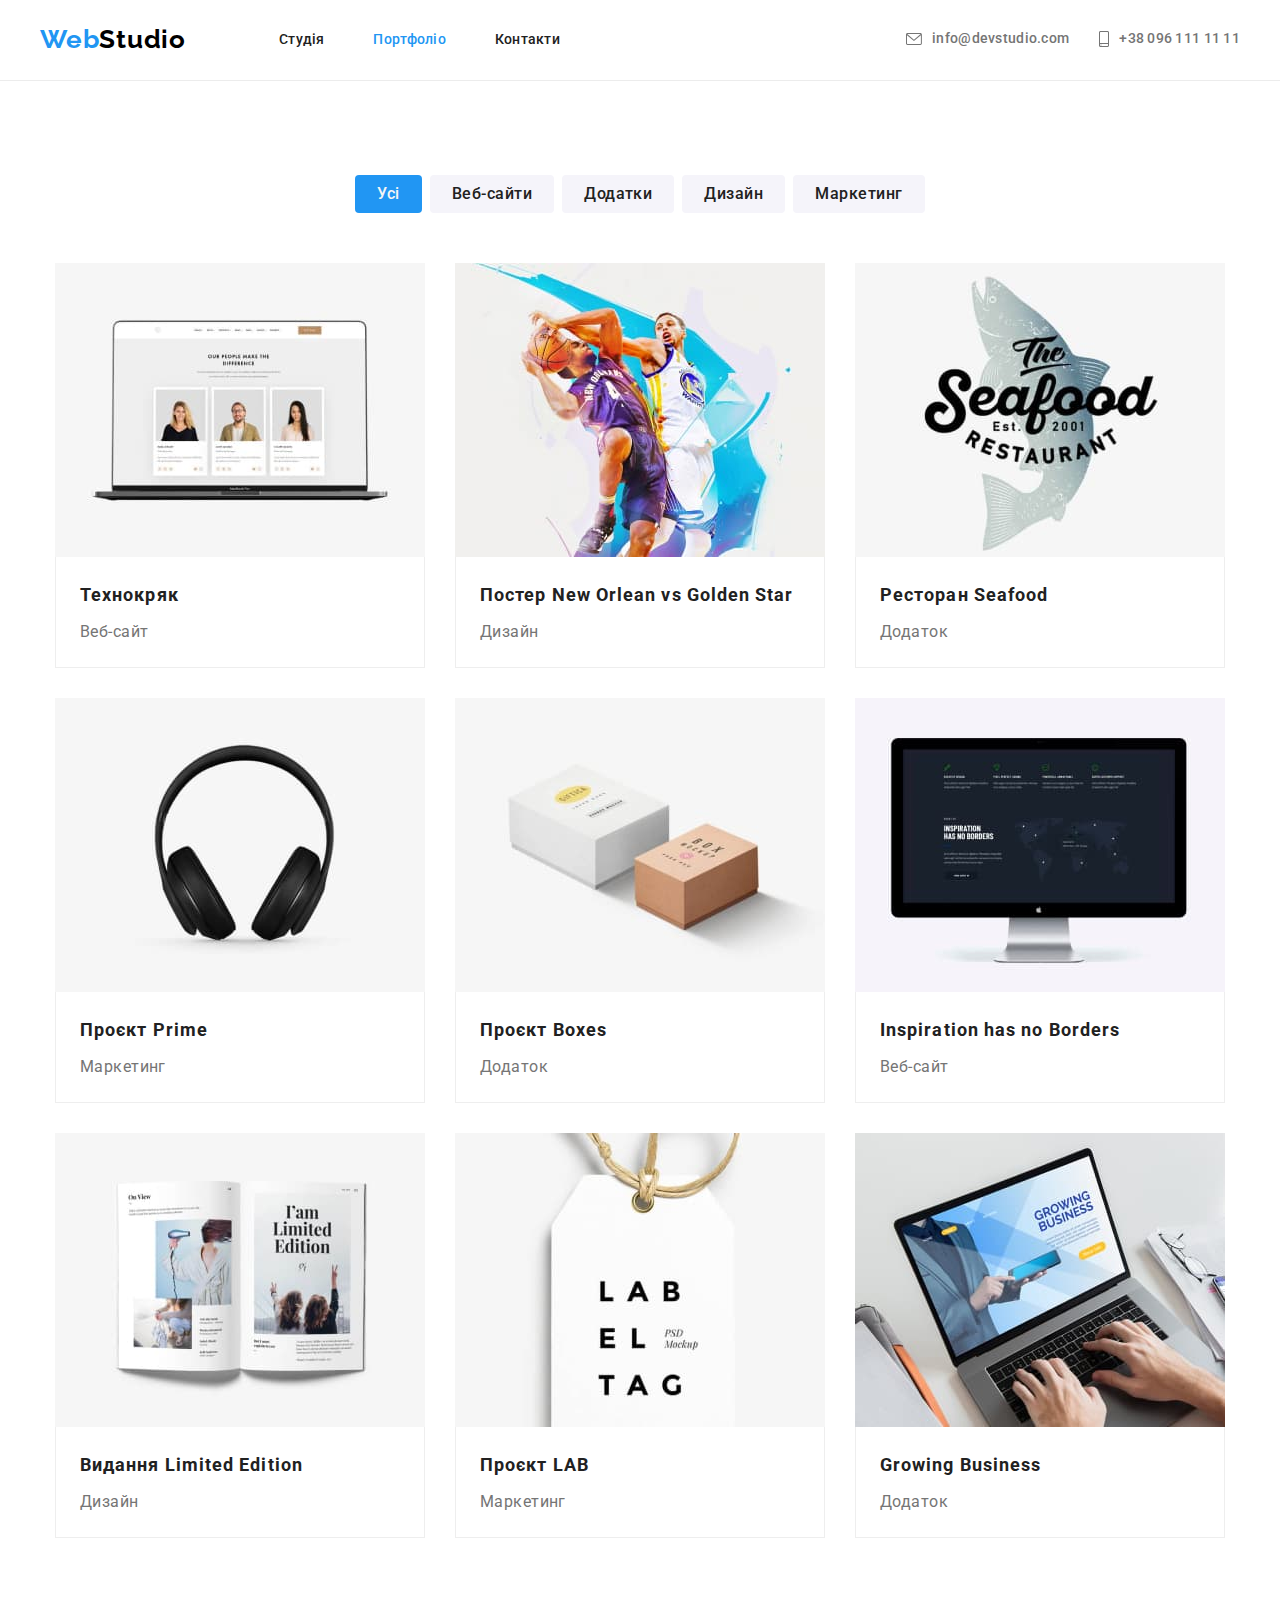
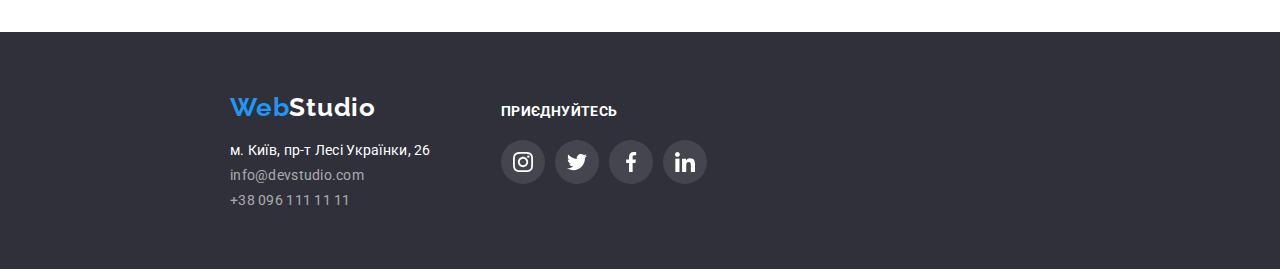
==== commit 945226c5: "Змінює current page для сторінки портфоліо" ====
--- a/portfolio.html
+++ b/portfolio.html
@@ -16,8 +16,8 @@
                 <nav class="main-nav">
                     <a href="./index.html" class="logo link"><span>Web</span>Studio</a>
                     <ul class="list nav header">
-                        <li><a href="./index.html" class="list-nav link current">Студія</a></li>
-                        <li><a href="./portfolio.html" class="list-nav link">Портфоліо</a></li>
+                        <li><a href="./index.html" class="list-nav link">Студія</a></li>
+                        <li><a href="./portfolio.html" class="list-nav link current">Портфоліо</a></li>
                         <li><a href="" class="list-nav link">Контакти</a></li>
                     </ul>
                 </nav>
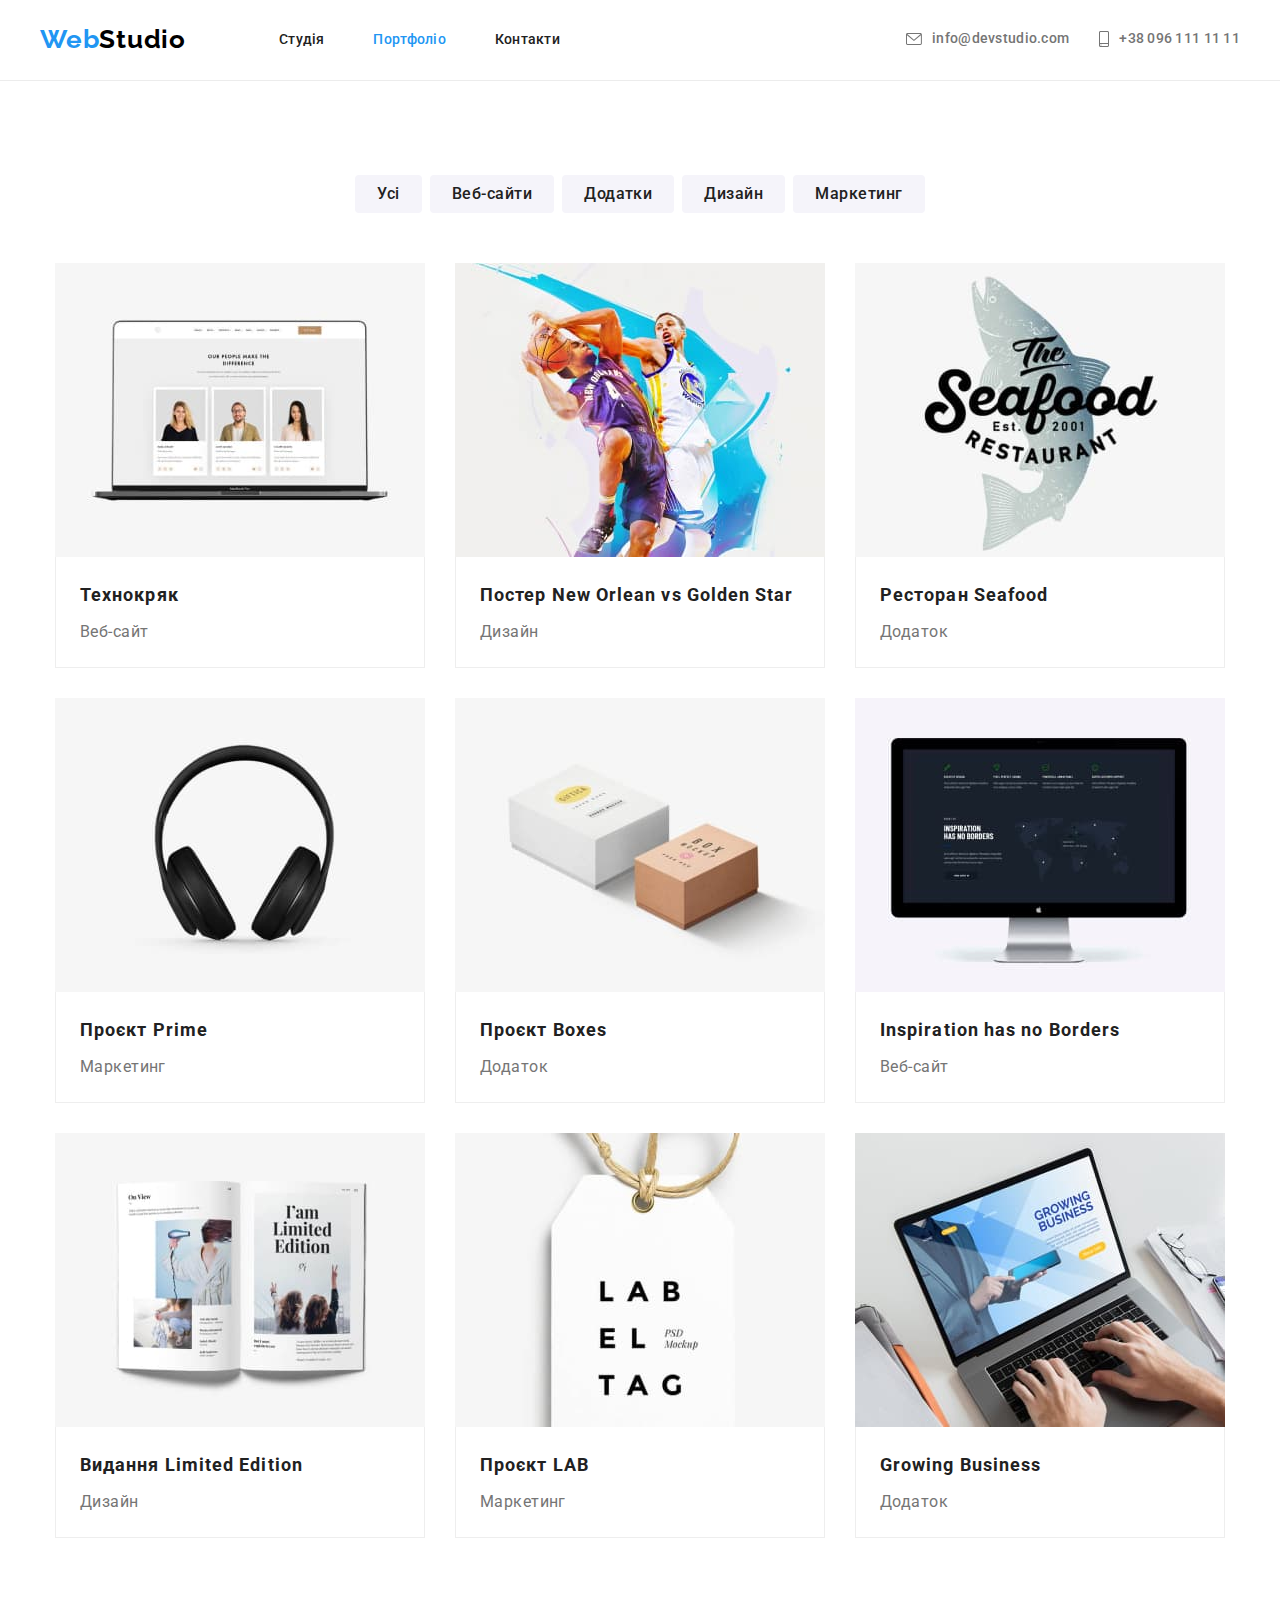
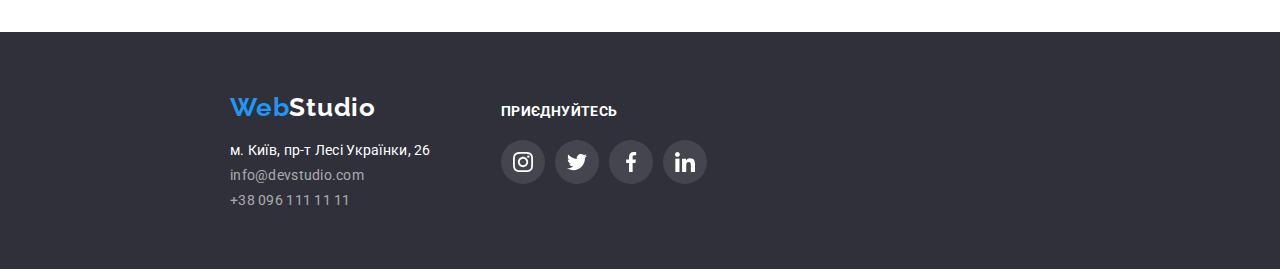
==== commit fd5fbf28: "Змінює влативості hover і focus" ====
--- a/portfolio.html
+++ b/portfolio.html
@@ -47,7 +47,7 @@
             <section class="section examples-items">
                 <h1 class="visually-hidden">Examples</h1>
                 <ul class="list examples buttons">
-                    <li class="button-shadow"><button type="button" class="button primary">Усі</button></li>
+                    <li class="button-shadow"><button type="button" class="button">Усі</button></li>
                     <li><button type="button" class="button">Веб-сайти</button></li>
                     <li><button type="button" class="button">Додатки</button></li>
                     <li><button type="button" class="button">Дизайн</button></li>
--- a/css/styles.css
+++ b/css/styles.css
@@ -86,28 +86,32 @@
     align-items: center;
 }
 
-.holder-contacts:hover,
-.holder-contacts:focus {
-    color: var(--accent-color);
-    stroke: var(--accent-color);
+.holder-contacts-phone {
+    display: flex;
+    align-items: center;
+    flex-shrink: 0;
 }
 
 .contacts.link.header:hover,
 .contacts.link.header:focus {
     color: var(--accent-color);
-    stroke: var(--accent-color);
-}
-
-.holder-contacts-phone {
-    display: flex;
-    align-items: center;
-    flex-shrink: 0;
-}
-
-.holder-contacts-phone:hover,
-.holder-contacts-focus:hover {
-    color: var(--accent-color);
-    stroke: var(--accent-color);
+    fill: var(--accent-color);
+}
+
+.contacts.link.header:hover .icon-mail {
+    fill: var(--accent-color);
+}
+
+.contacts.link.header:focus .icon-mail {
+    fill: var(--accent-color);
+}
+
+.contacts.link.header:hover .icon-phone {
+    fill: var(--accent-color);
+}
+
+.contacts.link.header:focus .icon-phone {
+    fill: var(--accent-color);
 }
 /*-------------------------*/
 .icon-mail,
@@ -247,7 +251,9 @@
 .holder-icon-advantages {
     background-color: var(--section-background-color);
     margin-bottom: 30px;
-    padding: 25px 100px;
+    display: flex;
+    justify-content: center;
+    align-items: center;
     width: 270px;
     height: 120px;
 }
@@ -456,10 +462,10 @@
     box-shadow: 0px 3px 1px rgba(0, 0, 0, 0.1), 0px 1px 2px rgba(0, 0, 0, 0.08), 0px 2px 2px rgba(0, 0, 0, 0.12);
 }
 
-.button.primary {
+/* .button.primary {
     color: var(--primary-background-color);
     background-color: var(--accent-color);
-}
+} */
 
 .button.primary:hover,
 .button.primary:focus {
@@ -593,6 +599,14 @@
     border: 1px solid var(--accent-color);
 }
 
+.cards-regulars-holder {
+    display: flex;
+    width: 170px;
+    height: 92px;
+    justify-content: center;
+    align-items: center;
+}
+
 .cards-regulars-holder:hover,
 .cards-regulars-holder:focus {
     fill: var(--accent-color);
@@ -604,11 +618,18 @@
 }
 
 .icon-regulars {
-    padding: 16px 32px;
-    fill: inherit;
-    display: flex;
-    justify-content: center;
-    align-items: center;
+    fill: #AFB1B8;
+    display: flex;
+    justify-content: center;
+    align-items: center;
+}
+
+.cards-regulars-holder:hover .icon-regulars {
+    fill: var(--accent-color);
+}
+
+.cards-regulars-holder:focus .icon-regulars {
+    fill: var(--accent-color);
 }
 
 /*------------------------- FOOTER -------------------------*/
@@ -652,6 +673,7 @@
 
 .list.social {
     display: flex;
+    gap: 10px;
 }
 
 .icon-holder {
@@ -671,9 +693,9 @@
     border-radius: 50%;
 } */
 
-.icon-holder:not(:last-child) {
+/* .icon-holder:not(:last-child) {
     margin-right: 10px;
-}
+} */
 
 .icon-social {
     display: flex;
